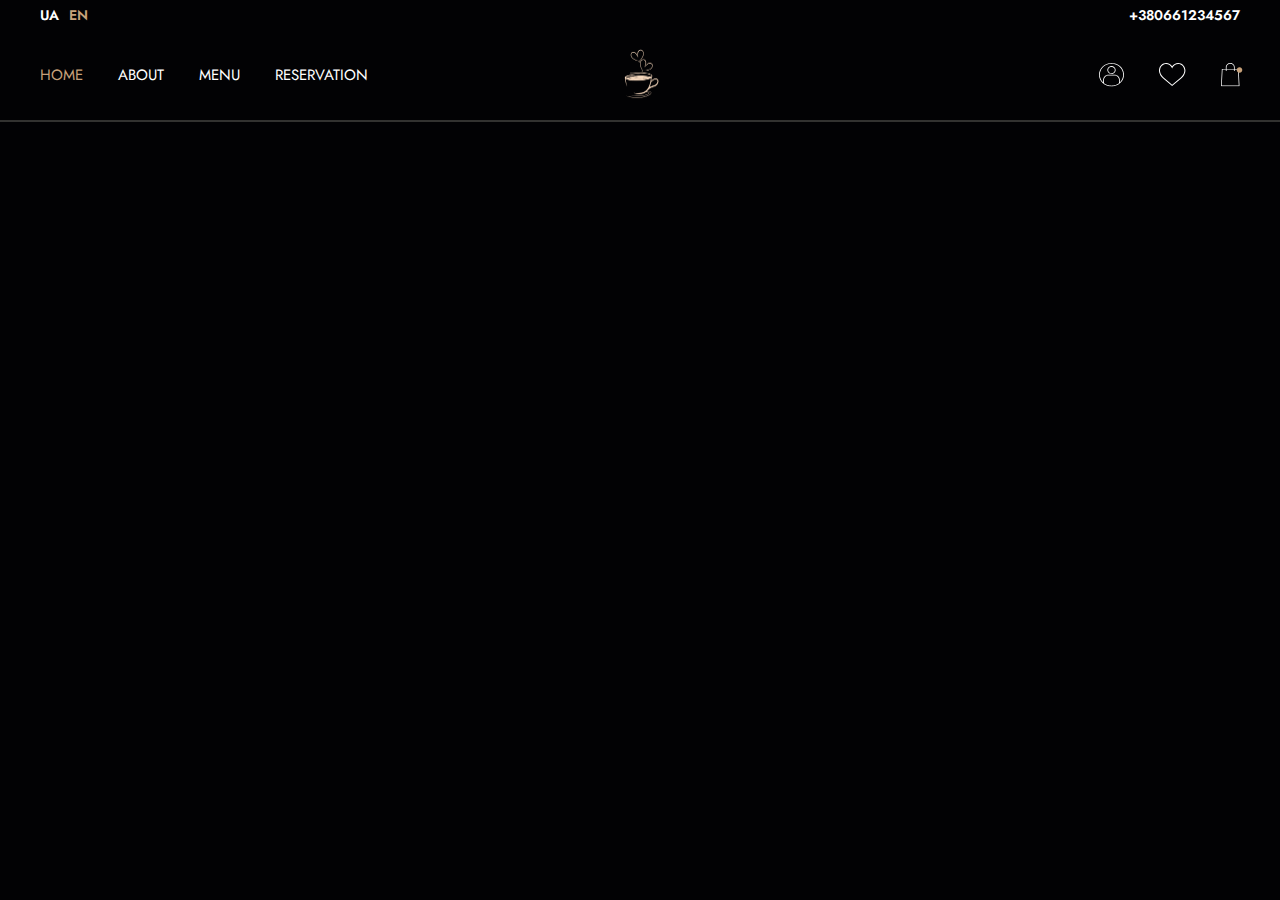
==== productPage.html @ de45e36c "add header" ====
<!DOCTYPE html>
<html lang="en">
<head>
   <meta charset="UTF-8">
   <meta name="viewport" content="width=device-width, initial-scale=1.0">
   <title>LAVAZZA CREMA E GUSTO</title>
   <link rel="stylesheet" href="/css/style.css">
</head>
<body>
   <header class="header">
      <div class="header_line">
         <div class="container">
            <div class="header_line-wrapper">
               <div class="header_language">
                  <a href="#">UA</a>
                  <a href="#" class="active">EN</a>
               </div>
                  <a class="header__phone" href="#">+380661234567</a>
            </div>
         </div>
      <div class="container">
         <div class="header__wrapper">
            <div class="header_block">
               <nav class="nav">
                  <a class="nav_link active" href="#">Home</a>
                  <a class="nav_link" href="#">About</a>
                  <a class="nav_link" href="#">Menu</a>
                  <a class="nav_link" href="#">Reservation</a>
               </nav>
            </div>
            <a href="#" class="logo">
               <img src="/img/logo.png" alt="logo">
            </a>

            <div class="header_block right">
                  <div class="header__actions">
                     <a href="#" class="header__link">
                        <img src="/img/user 1.svg" alt="user">
                      </a>
                     <a href="#" class="header__link">
                       <img src="/img/favorite 1.svg" alt="favorite">
                      </a>
                     <a href="#" class="header__link">
                        <img src="/img/cart 1.svg" alt="cart">
                        <span class="header__link-event">.</span>
                     </a>
                  </div>
            </div>
         </div>
      </div><!-- /.container -->
   </header> <!-- /.Header -->
   
</body>
</html>
---- css/style.css ----
@import url('https://fonts.googleapis.com/css2?family=Jost:wght@400;500;600;700;900&display=swap');


*, *::before, *::after{
   box-sizing: border-box;
}

body {
   background-color: #020204;
   margin: 0;
   font-family: Jost, sans-serif;
   color: white;
}

img {
   display: block;
}

a {
   text-decoration: none;
   color: white;
}

.container {
   width: 1200px;
   margin: 0 auto;
}

.btn {
   min-width: 200px;
   height: 50px;
   display: inline-flex;
   justify-content: center;
   align-items: center;
   font-size: 15px;
   letter-spacing: 0.1em;
   text-transform: uppercase;
   border-radius: 10px;
   transition: 0.2s ease-in-out;
}

/* HEADER */

.header {
   border-bottom: 1px solid #323230;
}

.header_line {
   border-bottom: 1px solid #323230;
}

.header_line-wrapper {
   height: 30px;
   align-items: center;
   display: flex;
   justify-content: space-between;
}

.header_language {
   display: flex;
}

.header_language a:hover {
   color: #C7A17A;
}


.header_language a {
   font-weight: 600;
   text-transform: uppercase;
   font-size: 14px;
   margin-right: 10px;
   transition: color 0.2s ease-in-out;
}

.header_language a.active {
   color: #C7A17A;
}

.header__phone {
   font-weight: 600;
   font-size: 14px;

}

.header__wrapper {
   height: 90px;
   display: flex;
   justify-content: space-between;
   align-items: center;
}

.header_block {
   width: 40%;
}

.header_block.right {
   display: flex;
   justify-content: flex-end;
}

.header__actions{
   display: flex;
}

.header__link{
   padding-right: 35px;
   align-items: center;
   position: relative;
}

.header__link:last-child {
   padding-right: 0;
}

.header__link-event {
   font-size: 50px;
   color: #C7A17A;
   display: block;
   position: absolute;
   top: -45px;
   right: -7px;
}

.nav {
   display: flex;

}

.nav-footer {
   flex-direction: column;
   align-items: flex-start;
}

.nav_link {
   font-size: 15px;
   font-weight: 500px;
   text-transform: uppercase;
   padding-right: 35px;
   transform: color 0.2s ease-in-out;
}

.nav_link:hover {
   color: #C7A17A;
}

.nav_link.active{
   color: #C7A17A;
}

.logo img{
   height: 54px;
   display: block;
}

/* INTRO */

.intro {
   margin-bottom: 100px;
   background-repeat: no-repeat;
   background-size: cover;
   position: relative;
}

.intro:after {
   content: '';
   position: absolute;
   top: 0;
   left: 0;
   width: 100%;
   height: 100%;
   background-color: rgba(2, 2, 4, 0.55);
}

.intro__wrapper {
   min-height: 720px;
   display: flex;
   align-items: center;
   padding: 20px  0;
   position: relative;
   z-index: 2;
}

.intro__block {
   max-width: 565px;
}

.intro__title {
   margin: 0 0 35px;
   font-size: 60px;
   font-weight: 900;
   line-height: 1.4;
   text-transform: uppercase;
}

.intro__text {
   margin: 0 0 35px;
   font-size: 18px;
   color: #DFDFDF ;
}

.intro__actions {
   display: flex;
}

.intro__actions .btn-main {
   margin-right: 20px;
}

.btn-main {
   background-color: #C7A17A;
}

.btn-main:hover {
   background-color: #ad7e50;
}

.btn-secondary {
   border: 1px solid #666681;
}

.btn-secondary:hover {
   background-color: #666681;
}

/* INFO__BLOCK */

.info__block {
   display: flex;
}

.info__img {
   width: 600px;
   height: 330px;
   object-fit: cover;
   background-repeat: no-repeat;
   border-radius: 10px 0 0 10px;
}

.info__img-wrapper {
   position: relative;
}

.info__img-wrapper::after {
   content: '';
   position: absolute;
   top: 0;
   left: 0;
   width: 100%;
   height: 100%;
   background-color: rgba(2, 2, 4, 0.55);
}

.info__item {
   padding: 30px 75px 15px 30px;
   background-color: #14141D;
   border-radius: 0 10px 10px 0;
   
}



.info__title {
   font-size: 24px;
   font-weight: 900;
   padding-bottom: 15px;
   text-transform: uppercase;
}

.info__text {
   font-size: 18px;
   line-height: 1.45;
   color: #DFDFDF;
}

/* Catalog */

/*.catalog__wrapper {
   display: flex;
   align-items: center;
   justify-content: space-between;
}*/
h2 {
   margin: 0;
}
.catalog__title {
   padding: 80px 0 40px 0;
   display: flex;
   align-self: start;
   font-weight: 900;
   text-transform: uppercase;
   font-size: 26.666666px;
   line-height: 1;
}

.info__title {
   font-size: 24px;
   font-weight: 900;
   padding-bottom: 15px;
   text-transform: uppercase;
}

.info__text {
   font-size: 18px;
   line-height: 1.45;
   color: #DFDFDF;
}

.catalog__wrapper{
   display: flex;
   flex-wrap: wrap;
   align-content: space-between;
   margin: 0 -10px;
}

.catalog__products {
   width: 33.33%;
   padding: 10px;
}

.catalog__items {
   background-color: #14141D;
   border-radius: 10px;
   padding: 20px;
   width: 380px;
   height: 380px;
   height: 100%;
   width: 100%;
   transition: 0.2s ease;
   display: block;
}

.catalog__items:hover {
   background-color: #22222F;
}

.catalog__items-img {
   display: flex;
   align-items: center;
   justify-content: center;
   max-height: 200px;
   margin: 0 auto;
   padding: 0;
}


.catalog__items-title {
   font-size: 24px;
   text-transform: uppercase; 
   font-weight: 800;
   margin: 0;
   padding: 30px 0 15px 0;
   line-height: 1;
}

.catalog__items-price {
   display: flex;
   align-items: center;
   justify-content: space-between;
   font-size: 18px;
}

.catalog__items-price del {
   margin-left: 30px;
   color: #818181;
}



.catalog__favorite {
   background: none;
   padding: 0;
   cursor: pointer;
   border: 0;
}

/* NEWS */
.news__title {
   padding: 80px 0 40px 0;
   display: flex;
   align-self: start;
   font-weight: 900;
   text-transform: uppercase;
   font-size: 26.666666px;
   line-height: 1;
   
}

.news__wrapper{
   display: flex;
   flex-wrap: wrap;
   align-content: space-between;
   margin: 0 -10px 80px 0;
}

.news__cart {
   width: 33.33%;
   
   margin-bottom: 20px;
}

.news__items {
   background-color: #14141D;
   border-radius: 10px;
   width: 380px;
   height: 465px;
   min-height: 100%;
   transition: 0.2s ease;
   display: block;                           
}

.news__items:hover {
   background-color: #22222F;
}

.news__items-img {
   width: 100%;
   height: 240px;
  object-fit: cover;
  position: relative;
  
}

.news__items-img::after{
   content: '';
   position: absolute;
   top: 0;
   left: 0;
   background-color: rgba(2, 2, 4, 0.1);
   z-index: 1;
}


.news__items-title {
   font-size: 24px;
   text-transform: uppercase; 
   font-weight: 800;
   margin: 0;
   padding: 30px 20px 15px 20px;
   line-height: 1;
}

.news__items-subtitle {
   font-size: 16px;
   margin: 0;
   padding: 0 20px 20px 20px;
   line-height: 1.4;
   color: #DFDFDF;
}





/*footer */

.footer {
   border-top: 2px solid #14141D;
   padding: 80px;
}

.footer__wrapper {
   display: flex;
   margin: 0 -10px;
   align-items: center;
}

.footer__block {
   width: 33%;
   padding: 0 10px;
   

}

.footer__logo img{
   display: block;
   max-height: 80px;
}

.nav-footer .nav_link {
   margin-right: 0;
   margin-bottom: 20px;
}
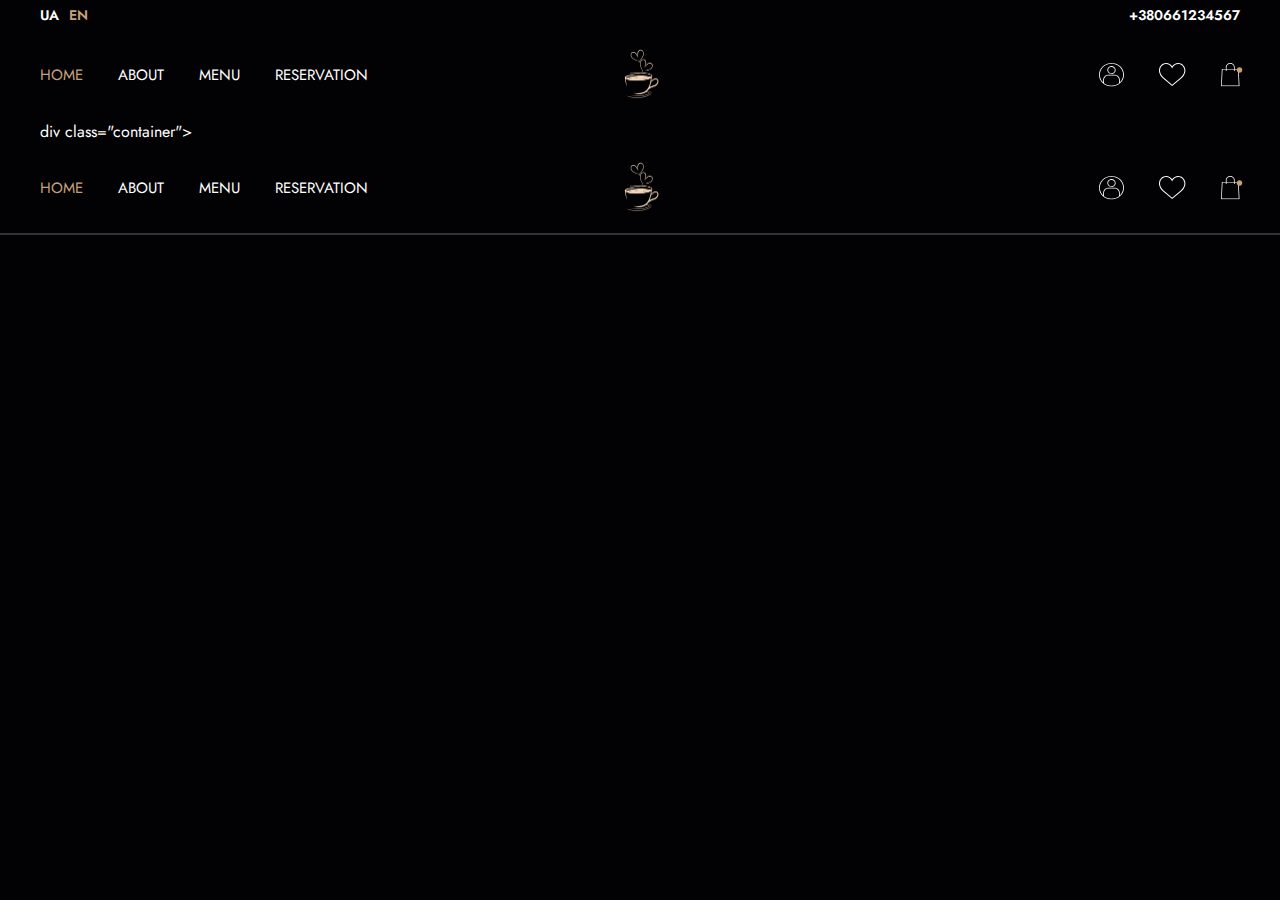
==== commit 2623a29c: "test pull" ====
--- a/productPage.html
+++ b/productPage.html
@@ -47,6 +47,35 @@
                   </div>
             </div>
          </div>
+         div class="container">
+         <div class="header__wrapper">
+            <div class="header_block">
+               <nav class="nav">
+                  <a class="nav_link active" href="#">Home</a>
+                  <a class="nav_link" href="#">About</a>
+                  <a class="nav_link" href="#">Menu</a>
+                  <a class="nav_link" href="#">Reservation</a>
+               </nav>
+            </div>
+            <a href="#" class="logo">
+               <img src="/img/logo.png" alt="logo">
+            </a>
+
+            <div class="header_block right">
+                  <div class="header__actions">
+                     <a href="#" class="header__link">
+                        <img src="/img/user 1.svg" alt="user">
+                      </a>
+                     <a href="#" class="header__link">
+                       <img src="/img/favorite 1.svg" alt="favorite">
+                      </a>
+                     <a href="#" class="header__link">
+                        <img src="/img/cart 1.svg" alt="cart">
+                        <span class="header__link-event">.</span>
+                     </a>
+                  </div>
+            </div>
+         </div>
       </div><!-- /.container -->
    </header> <!-- /.Header -->
    
--- a/css/style.css
+++ b/css/style.css
@@ -1,483 +1,460 @@
-@import url('https://fonts.googleapis.com/css2?family=Jost:wght@400;500;600;700;900&display=swap');
-
-
-*, *::before, *::after{
-   box-sizing: border-box;
-}
-
-body {
-   background-color: #020204;
-   margin: 0;
-   font-family: Jost, sans-serif;
-   color: white;
-}
-
-img {
-   display: block;
-}
-
-a {
-   text-decoration: none;
-   color: white;
-}
-
-.container {
-   width: 1200px;
-   margin: 0 auto;
-}
-
-.btn {
-   min-width: 200px;
-   height: 50px;
-   display: inline-flex;
-   justify-content: center;
-   align-items: center;
-   font-size: 15px;
-   letter-spacing: 0.1em;
-   text-transform: uppercase;
-   border-radius: 10px;
-   transition: 0.2s ease-in-out;
-}
-
+@import url("https://fonts.googleapis.com/css2?family=Jost:wght@400;500;600;700;900&display=swap"); 
 /* HEADER */
-
 .header {
-   border-bottom: 1px solid #323230;
+  border-bottom: 1px solid #323230;
 }
 
 .header_line {
-   border-bottom: 1px solid #323230;
+  border-bottom: 1px solid #323230;
 }
 
 .header_line-wrapper {
-   height: 30px;
-   align-items: center;
-   display: flex;
-   justify-content: space-between;
+  height: 30px;
+  align-items: center;
+  display: flex;
+  justify-content: space-between;
 }
 
 .header_language {
-   display: flex;
+  display: flex;
 }
 
 .header_language a:hover {
-   color: #C7A17A;
-}
-
+  color: #C7A17A;
+}
 
 .header_language a {
-   font-weight: 600;
-   text-transform: uppercase;
-   font-size: 14px;
-   margin-right: 10px;
-   transition: color 0.2s ease-in-out;
+  font-weight: 600;
+  text-transform: uppercase;
+  font-size: 14px;
+  margin-right: 10px;
+  transition: color 0.2s ease-in-out;
 }
 
 .header_language a.active {
-   color: #C7A17A;
+  color: #C7A17A;
 }
 
 .header__phone {
-   font-weight: 600;
-   font-size: 14px;
-
+  font-weight: 600;
+  font-size: 14px;
 }
 
 .header__wrapper {
-   height: 90px;
-   display: flex;
-   justify-content: space-between;
-   align-items: center;
+  height: 90px;
+  display: flex;
+  justify-content: space-between;
+  align-items: center;
 }
 
 .header_block {
-   width: 40%;
+  width: 40%;
 }
 
 .header_block.right {
-   display: flex;
-   justify-content: flex-end;
-}
-
-.header__actions{
-   display: flex;
-}
-
-.header__link{
-   padding-right: 35px;
-   align-items: center;
-   position: relative;
+  display: flex;
+  justify-content: flex-end;
+}
+
+.header__actions {
+  display: flex;
+}
+
+.header__link {
+  padding-right: 35px;
+  align-items: center;
+  position: relative;
 }
 
 .header__link:last-child {
-   padding-right: 0;
+  padding-right: 0;
 }
 
 .header__link-event {
-   font-size: 50px;
-   color: #C7A17A;
-   display: block;
-   position: absolute;
-   top: -45px;
-   right: -7px;
+  font-size: 50px;
+  color: #C7A17A;
+  display: block;
+  position: absolute;
+  top: -45px;
+  right: -7px;
 }
 
 .nav {
-   display: flex;
-
+  display: flex;
 }
 
 .nav-footer {
-   flex-direction: column;
-   align-items: flex-start;
+  flex-direction: column;
+  align-items: flex-start;
 }
 
 .nav_link {
-   font-size: 15px;
-   font-weight: 500px;
-   text-transform: uppercase;
-   padding-right: 35px;
-   transform: color 0.2s ease-in-out;
+  font-size: 15px;
+  font-weight: 500px;
+  text-transform: uppercase;
+  padding-right: 35px;
+  transform: color 0.2s ease-in-out;
 }
 
 .nav_link:hover {
-   color: #C7A17A;
-}
-
-.nav_link.active{
-   color: #C7A17A;
-}
-
-.logo img{
-   height: 54px;
-   display: block;
+  color: #C7A17A;
+}
+
+.nav_link.active {
+  color: #C7A17A;
+}
+
+.logo img {
+  height: 54px;
+  display: block;
 }
 
 /* INTRO */
-
 .intro {
-   margin-bottom: 100px;
-   background-repeat: no-repeat;
-   background-size: cover;
-   position: relative;
+  margin-bottom: 100px;
+  background-repeat: no-repeat;
+  background-size: cover;
+  position: relative;
 }
 
 .intro:after {
-   content: '';
-   position: absolute;
-   top: 0;
-   left: 0;
-   width: 100%;
-   height: 100%;
-   background-color: rgba(2, 2, 4, 0.55);
+  content: "";
+  position: absolute;
+  top: 0;
+  left: 0;
+  width: 100%;
+  height: 100%;
+  background-color: rgba(2, 2, 4, 0.55);
 }
 
 .intro__wrapper {
-   min-height: 720px;
-   display: flex;
-   align-items: center;
-   padding: 20px  0;
-   position: relative;
-   z-index: 2;
+  min-height: 720px;
+  display: flex;
+  align-items: center;
+  padding: 20px 0;
+  position: relative;
+  z-index: 2;
 }
 
 .intro__block {
-   max-width: 565px;
+  max-width: 565px;
 }
 
 .intro__title {
-   margin: 0 0 35px;
-   font-size: 60px;
-   font-weight: 900;
-   line-height: 1.4;
-   text-transform: uppercase;
+  margin: 0 0 35px;
+  font-size: 60px;
+  font-weight: 900;
+  line-height: 1.4;
+  text-transform: uppercase;
 }
 
 .intro__text {
-   margin: 0 0 35px;
-   font-size: 18px;
-   color: #DFDFDF ;
+  margin: 0 0 35px;
+  font-size: 18px;
+  color: #DFDFDF;
 }
 
 .intro__actions {
-   display: flex;
+  display: flex;
 }
 
 .intro__actions .btn-main {
-   margin-right: 20px;
+  margin-right: 20px;
 }
 
 .btn-main {
-   background-color: #C7A17A;
+  background-color: #C7A17A;
 }
 
 .btn-main:hover {
-   background-color: #ad7e50;
+  background-color: #ad7e50;
 }
 
 .btn-secondary {
-   border: 1px solid #666681;
+  border: 1px solid #666681;
 }
 
 .btn-secondary:hover {
-   background-color: #666681;
+  background-color: #666681;
 }
 
 /* INFO__BLOCK */
-
 .info__block {
-   display: flex;
+  display: flex;
 }
 
 .info__img {
-   width: 600px;
-   height: 330px;
-   object-fit: cover;
-   background-repeat: no-repeat;
-   border-radius: 10px 0 0 10px;
+  width: 600px;
+  height: 330px;
+  -o-object-fit: cover;
+     object-fit: cover;
+  background-repeat: no-repeat;
+  border-radius: 10px 0 0 10px;
 }
 
 .info__img-wrapper {
-   position: relative;
+  position: relative;
 }
 
 .info__img-wrapper::after {
-   content: '';
-   position: absolute;
-   top: 0;
-   left: 0;
-   width: 100%;
-   height: 100%;
-   background-color: rgba(2, 2, 4, 0.55);
+  content: "";
+  position: absolute;
+  top: 0;
+  left: 0;
+  width: 100%;
+  height: 100%;
+  background-color: rgba(2, 2, 4, 0.55);
 }
 
 .info__item {
-   padding: 30px 75px 15px 30px;
-   background-color: #14141D;
-   border-radius: 0 10px 10px 0;
-   
-}
-
-
+  padding: 30px 75px 15px 30px;
+  background-color: #14141D;
+  border-radius: 0 10px 10px 0;
+}
 
 .info__title {
-   font-size: 24px;
-   font-weight: 900;
-   padding-bottom: 15px;
-   text-transform: uppercase;
+  font-size: 24px;
+  font-weight: 900;
+  padding-bottom: 15px;
+  text-transform: uppercase;
 }
 
 .info__text {
-   font-size: 18px;
-   line-height: 1.45;
-   color: #DFDFDF;
+  font-size: 18px;
+  line-height: 1.45;
+  color: #DFDFDF;
 }
 
 /* Catalog */
-
 /*.catalog__wrapper {
    display: flex;
    align-items: center;
    justify-content: space-between;
 }*/
 h2 {
-   margin: 0;
-}
+  margin: 0;
+}
+
 .catalog__title {
-   padding: 80px 0 40px 0;
-   display: flex;
-   align-self: start;
-   font-weight: 900;
-   text-transform: uppercase;
-   font-size: 26.666666px;
-   line-height: 1;
+  padding: 80px 0 40px 0;
+  display: flex;
+  align-self: start;
+  font-weight: 900;
+  text-transform: uppercase;
+  font-size: 26.666666px;
+  line-height: 1;
 }
 
 .info__title {
-   font-size: 24px;
-   font-weight: 900;
-   padding-bottom: 15px;
-   text-transform: uppercase;
+  font-size: 24px;
+  font-weight: 900;
+  padding-bottom: 15px;
+  text-transform: uppercase;
 }
 
 .info__text {
-   font-size: 18px;
-   line-height: 1.45;
-   color: #DFDFDF;
-}
-
-.catalog__wrapper{
-   display: flex;
-   flex-wrap: wrap;
-   align-content: space-between;
-   margin: 0 -10px;
+  font-size: 18px;
+  line-height: 1.45;
+  color: #DFDFDF;
+}
+
+.catalog__wrapper {
+  display: flex;
+  flex-wrap: wrap;
+  align-content: space-between;
+  margin: 0 -10px;
 }
 
 .catalog__products {
-   width: 33.33%;
-   padding: 10px;
+  width: 33.33%;
+  padding: 10px;
 }
 
 .catalog__items {
-   background-color: #14141D;
-   border-radius: 10px;
-   padding: 20px;
-   width: 380px;
-   height: 380px;
-   height: 100%;
-   width: 100%;
-   transition: 0.2s ease;
-   display: block;
+  background-color: #14141D;
+  border-radius: 10px;
+  padding: 20px;
+  width: 380px;
+  height: 380px;
+  height: 100%;
+  width: 100%;
+  transition: 0.2s ease;
+  display: block;
 }
 
 .catalog__items:hover {
-   background-color: #22222F;
+  background-color: #22222F;
 }
 
 .catalog__items-img {
-   display: flex;
-   align-items: center;
-   justify-content: center;
-   max-height: 200px;
-   margin: 0 auto;
-   padding: 0;
-}
-
+  display: flex;
+  align-items: center;
+  justify-content: center;
+  max-height: 200px;
+  margin: 0 auto;
+  padding: 0;
+}
 
 .catalog__items-title {
-   font-size: 24px;
-   text-transform: uppercase; 
-   font-weight: 800;
-   margin: 0;
-   padding: 30px 0 15px 0;
-   line-height: 1;
+  font-size: 24px;
+  text-transform: uppercase;
+  font-weight: 800;
+  margin: 0;
+  padding: 30px 0 15px 0;
+  line-height: 1;
 }
 
 .catalog__items-price {
-   display: flex;
-   align-items: center;
-   justify-content: space-between;
-   font-size: 18px;
+  display: flex;
+  align-items: center;
+  justify-content: space-between;
+  font-size: 18px;
 }
 
 .catalog__items-price del {
-   margin-left: 30px;
-   color: #818181;
-}
-
-
+  margin-left: 30px;
+  color: #818181;
+}
 
 .catalog__favorite {
-   background: none;
-   padding: 0;
-   cursor: pointer;
-   border: 0;
+  background: none;
+  padding: 0;
+  cursor: pointer;
+  border: 0;
 }
 
 /* NEWS */
 .news__title {
-   padding: 80px 0 40px 0;
-   display: flex;
-   align-self: start;
-   font-weight: 900;
-   text-transform: uppercase;
-   font-size: 26.666666px;
-   line-height: 1;
-   
-}
-
-.news__wrapper{
-   display: flex;
-   flex-wrap: wrap;
-   align-content: space-between;
-   margin: 0 -10px 80px 0;
+  padding: 80px 0 40px 0;
+  display: flex;
+  align-self: start;
+  font-weight: 900;
+  text-transform: uppercase;
+  font-size: 26.666666px;
+  line-height: 1;
+}
+
+.news__wrapper {
+  display: flex;
+  flex-wrap: wrap;
+  align-content: space-between;
+  margin: 0 -10px 80px 0;
 }
 
 .news__cart {
-   width: 33.33%;
-   
-   margin-bottom: 20px;
+  width: 33.33%;
+  margin-bottom: 20px;
 }
 
 .news__items {
-   background-color: #14141D;
-   border-radius: 10px;
-   width: 380px;
-   height: 465px;
-   min-height: 100%;
-   transition: 0.2s ease;
-   display: block;                           
+  background-color: #14141D;
+  border-radius: 10px;
+  width: 380px;
+  height: 465px;
+  min-height: 100%;
+  transition: 0.2s ease;
+  display: block;
 }
 
 .news__items:hover {
-   background-color: #22222F;
+  background-color: #22222F;
 }
 
 .news__items-img {
-   width: 100%;
-   height: 240px;
-  object-fit: cover;
+  width: 100%;
+  height: 240px;
+  -o-object-fit: cover;
+     object-fit: cover;
   position: relative;
-  
-}
-
-.news__items-img::after{
-   content: '';
-   position: absolute;
-   top: 0;
-   left: 0;
-   background-color: rgba(2, 2, 4, 0.1);
-   z-index: 1;
-}
-
+}
+
+.news__items-img::after {
+  content: "";
+  position: absolute;
+  top: 0;
+  left: 0;
+  background-color: rgba(2, 2, 4, 0.1);
+  z-index: 1;
+}
 
 .news__items-title {
-   font-size: 24px;
-   text-transform: uppercase; 
-   font-weight: 800;
-   margin: 0;
-   padding: 30px 20px 15px 20px;
-   line-height: 1;
+  font-size: 24px;
+  text-transform: uppercase;
+  font-weight: 800;
+  margin: 0;
+  padding: 30px 20px 15px 20px;
+  line-height: 1;
 }
 
 .news__items-subtitle {
-   font-size: 16px;
-   margin: 0;
-   padding: 0 20px 20px 20px;
-   line-height: 1.4;
-   color: #DFDFDF;
-}
-
-
-
-
+  font-size: 16px;
+  margin: 0;
+  padding: 0 20px 20px 20px;
+  line-height: 1.4;
+  color: #DFDFDF;
+}
 
 /*footer */
-
 .footer {
-   border-top: 2px solid #14141D;
-   padding: 80px;
+  border-top: 2px solid #14141D;
+  padding: 80px;
 }
 
 .footer__wrapper {
-   display: flex;
-   margin: 0 -10px;
-   align-items: center;
+  display: flex;
+  margin: 0 -10px;
+  align-items: center;
 }
 
 .footer__block {
-   width: 33%;
-   padding: 0 10px;
-   
-
-}
-
-.footer__logo img{
-   display: block;
-   max-height: 80px;
+  width: 33%;
+  padding: 0 10px;
+}
+
+.footer__logo img {
+  display: block;
+  max-height: 80px;
 }
 
 .nav-footer .nav_link {
-   margin-right: 0;
-   margin-bottom: 20px;
+  margin-right: 0;
+  margin-bottom: 20px;
+}
+
+*, *::before, *::after {
+  box-sizing: border-box;
+}
+
+body {
+  background-color: #020204;
+  margin: 0;
+  font-family: Jost, sans-serif;
+  color: white;
+}
+
+img {
+  display: block;
+}
+
+a {
+  text-decoration: none;
+  color: white;
+}
+
+.container {
+  width: 1200px;
+  margin: 0 auto;
+}
+
+.btn {
+  min-width: 200px;
+  height: 50px;
+  display: inline-flex;
+  justify-content: center;
+  align-items: center;
+  font-size: 15px;
+  letter-spacing: 0.1em;
+  text-transform: uppercase;
+  border-radius: 10px;
+  transition: 0.2s ease-in-out;
 }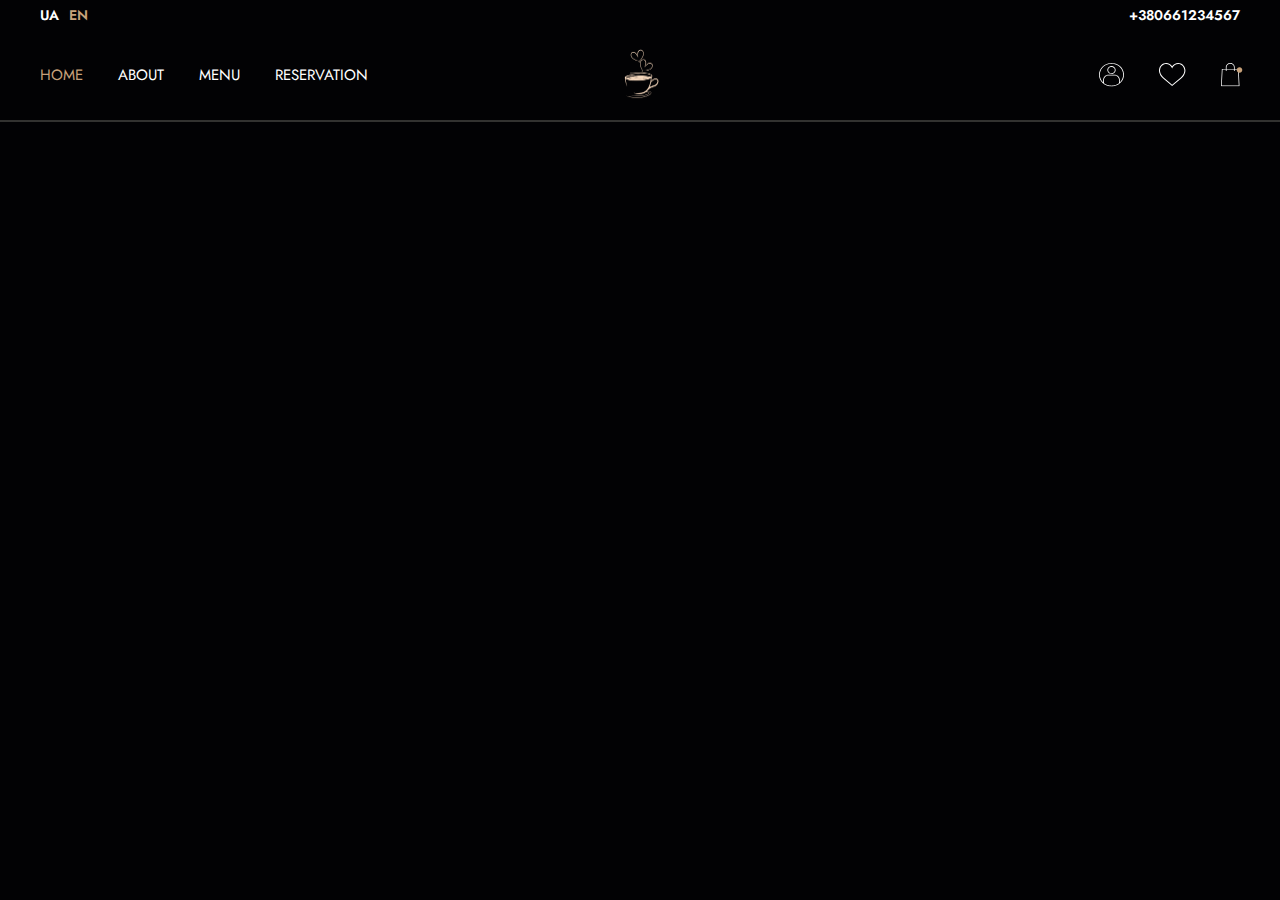
==== commit c82db7c9: "remove" ====
--- a/productPage.html
+++ b/productPage.html
@@ -47,35 +47,7 @@
                   </div>
             </div>
          </div>
-         div class="container">
-         <div class="header__wrapper">
-            <div class="header_block">
-               <nav class="nav">
-                  <a class="nav_link active" href="#">Home</a>
-                  <a class="nav_link" href="#">About</a>
-                  <a class="nav_link" href="#">Menu</a>
-                  <a class="nav_link" href="#">Reservation</a>
-               </nav>
-            </div>
-            <a href="#" class="logo">
-               <img src="/img/logo.png" alt="logo">
-            </a>
-
-            <div class="header_block right">
-                  <div class="header__actions">
-                     <a href="#" class="header__link">
-                        <img src="/img/user 1.svg" alt="user">
-                      </a>
-                     <a href="#" class="header__link">
-                       <img src="/img/favorite 1.svg" alt="favorite">
-                      </a>
-                     <a href="#" class="header__link">
-                        <img src="/img/cart 1.svg" alt="cart">
-                        <span class="header__link-event">.</span>
-                     </a>
-                  </div>
-            </div>
-         </div>
+         
       </div><!-- /.container -->
    </header> <!-- /.Header -->
    
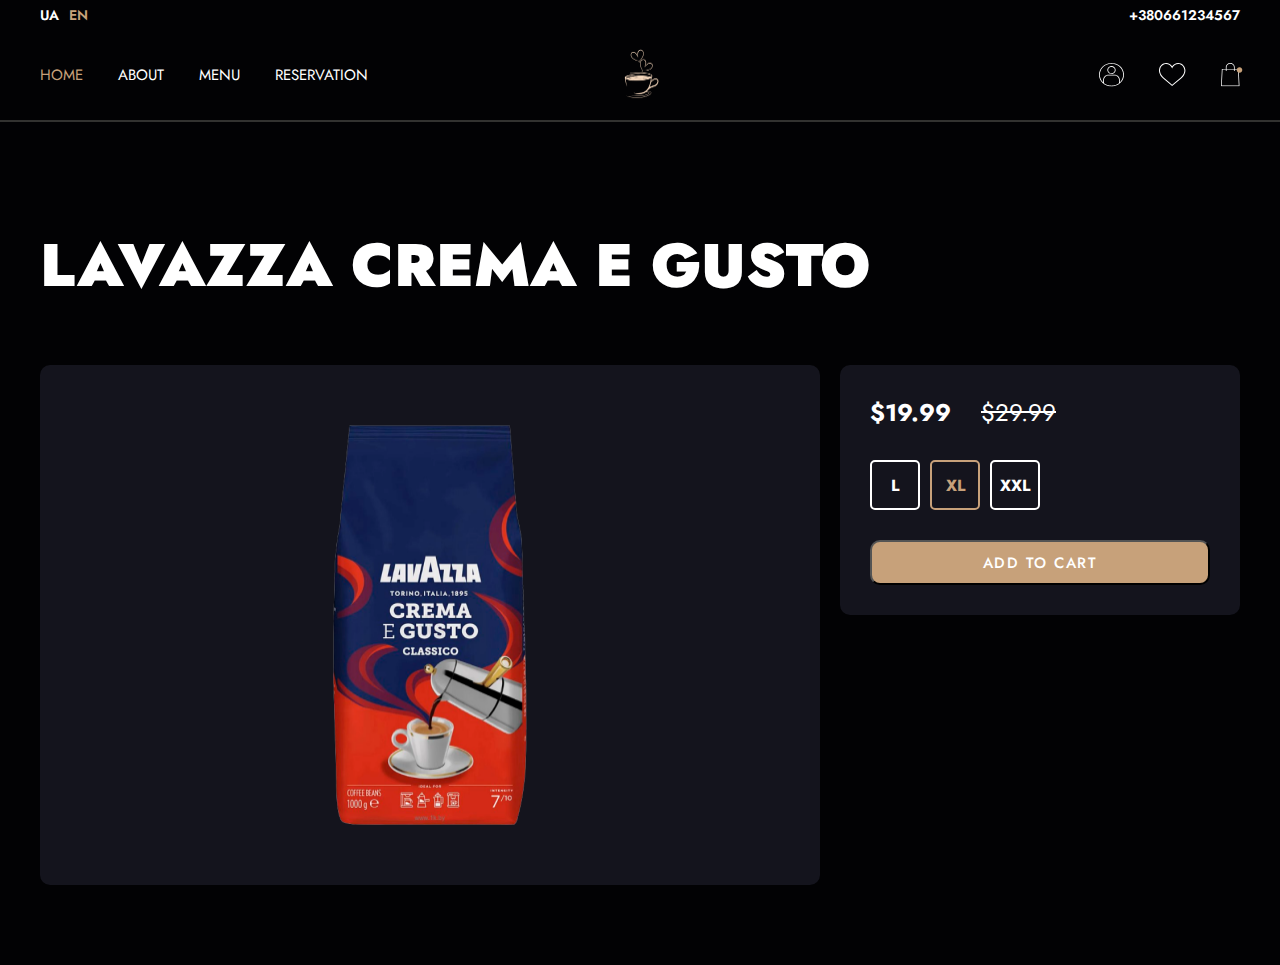
==== commit b9dee611: "add content" ====
--- a/productPage.html
+++ b/productPage.html
@@ -36,10 +36,10 @@
                   <div class="header__actions">
                      <a href="#" class="header__link">
                         <img src="/img/user 1.svg" alt="user">
-                      </a>
+                     </a>
                      <a href="#" class="header__link">
-                       <img src="/img/favorite 1.svg" alt="favorite">
-                      </a>
+                     <img src="/img/favorite 1.svg" alt="favorite">
+                     </a>
                      <a href="#" class="header__link">
                         <img src="/img/cart 1.svg" alt="cart">
                         <span class="header__link-event">.</span>
@@ -51,5 +51,29 @@
       </div><!-- /.container -->
    </header> <!-- /.Header -->
    
+
+   <div class="mainProduct">
+      <div class="container">
+         <h2 class="mainProduct__title">Lavazza Crema E Gusto</h2>
+         <div class="mainProduct__wrapper">
+            <div class="mainProduct__photo">
+               <img src="/img/product1.png" alt="">
+            </div>
+            <div class="mainProduct__characteristics">
+               <div class="mainProduct__price">
+                  <p>$19.99</p>
+                  <del>$29.99</del>
+               </div>
+               <div class="mainProduct__size">
+                  <div class="mainProduct__sizeSelector">L</div>
+                  <div class="mainProduct__sizeSelector mainProduct__sizeSelector_active">XL</div>
+                  <div class="mainProduct__sizeSelector">XXL</div>
+               </div>
+               <button class="mainProduct_addToCart">ADd to cart</button>
+            </div>
+         </div>
+      </div>
+   </div>
+
 </body>
 </html>--- a/css/style.css
+++ b/css/style.css
@@ -1,5 +1,4 @@
-@import url("https://fonts.googleapis.com/css2?family=Jost:wght@400;500;600;700;900&display=swap"); 
-/* HEADER */
+@import url("https://fonts.googleapis.com/css2?family=Jost:wght@400;500;600;700;900&display=swap"); /* HEADER */
 .header {
   border-bottom: 1px solid #323230;
 }
@@ -421,6 +420,95 @@
   margin-bottom: 20px;
 }
 
+.mainProduct__wrapper {
+  display: flex;
+  padding-bottom: 80px;
+}
+.mainProduct__title {
+  text-transform: uppercase;
+  font-size: 60px;
+  font-weight: 900;
+  padding: 100px 0 56px 0;
+}
+.mainProduct__photo {
+  display: flex;
+  justify-content: center;
+  align-items: center;
+  background-color: #14141D;
+  height: 520px;
+  min-width: 780px;
+  border-radius: 10px;
+  margin-right: 20px;
+}
+.mainProduct__photo img {
+  height: 400px;
+}
+.mainProduct__characteristics {
+  display: flex;
+  flex-direction: column;
+  justify-content: space-between;
+  padding: 30px;
+  background-color: #14141D;
+  height: 250px;
+  width: 100%;
+  border-radius: 10px;
+}
+.mainProduct__price {
+  display: flex;
+  align-items: center;
+  font-size: 24px;
+  padding-bottom: 30px;
+}
+.mainProduct__price p {
+  margin: 0;
+  font-weight: 700;
+  padding-right: 30px;
+}
+.mainProduct__size {
+  display: flex;
+  align-items: center;
+  padding-bottom: 30px;
+}
+.mainProduct__sizeSelector {
+  display: flex;
+  align-items: center;
+  justify-content: center;
+  margin-right: 10px;
+  border: white solid 2px;
+  height: 50px;
+  width: 50px;
+  border-radius: 5px;
+  font-weight: 700;
+  transition: all 0.2s ease;
+}
+.mainProduct__sizeSelector.mainProduct__sizeSelector_active {
+  border: #C7A17A solid 2px;
+  color: #C7A17A;
+}
+.mainProduct__sizeSelector:hover {
+  border: #C7A17A solid 2px;
+  color: #C7A17A;
+}
+.mainProduct_addToCart {
+  height: 50px;
+  width: 340px;
+  color: white;
+  background-color: #C7A17A;
+  border-radius: 10px;
+  text-transform: uppercase;
+  font-size: 15px;
+  letter-spacing: 0.1em;
+  font-weight: 500;
+  transition: all 0.2s ease;
+}
+.mainProduct_addToCart:hover {
+  background-color: #a98a6c;
+}
+
+* {
+  font-family: Jost, sans-serif;
+}
+
 *, *::before, *::after {
   box-sizing: border-box;
 }
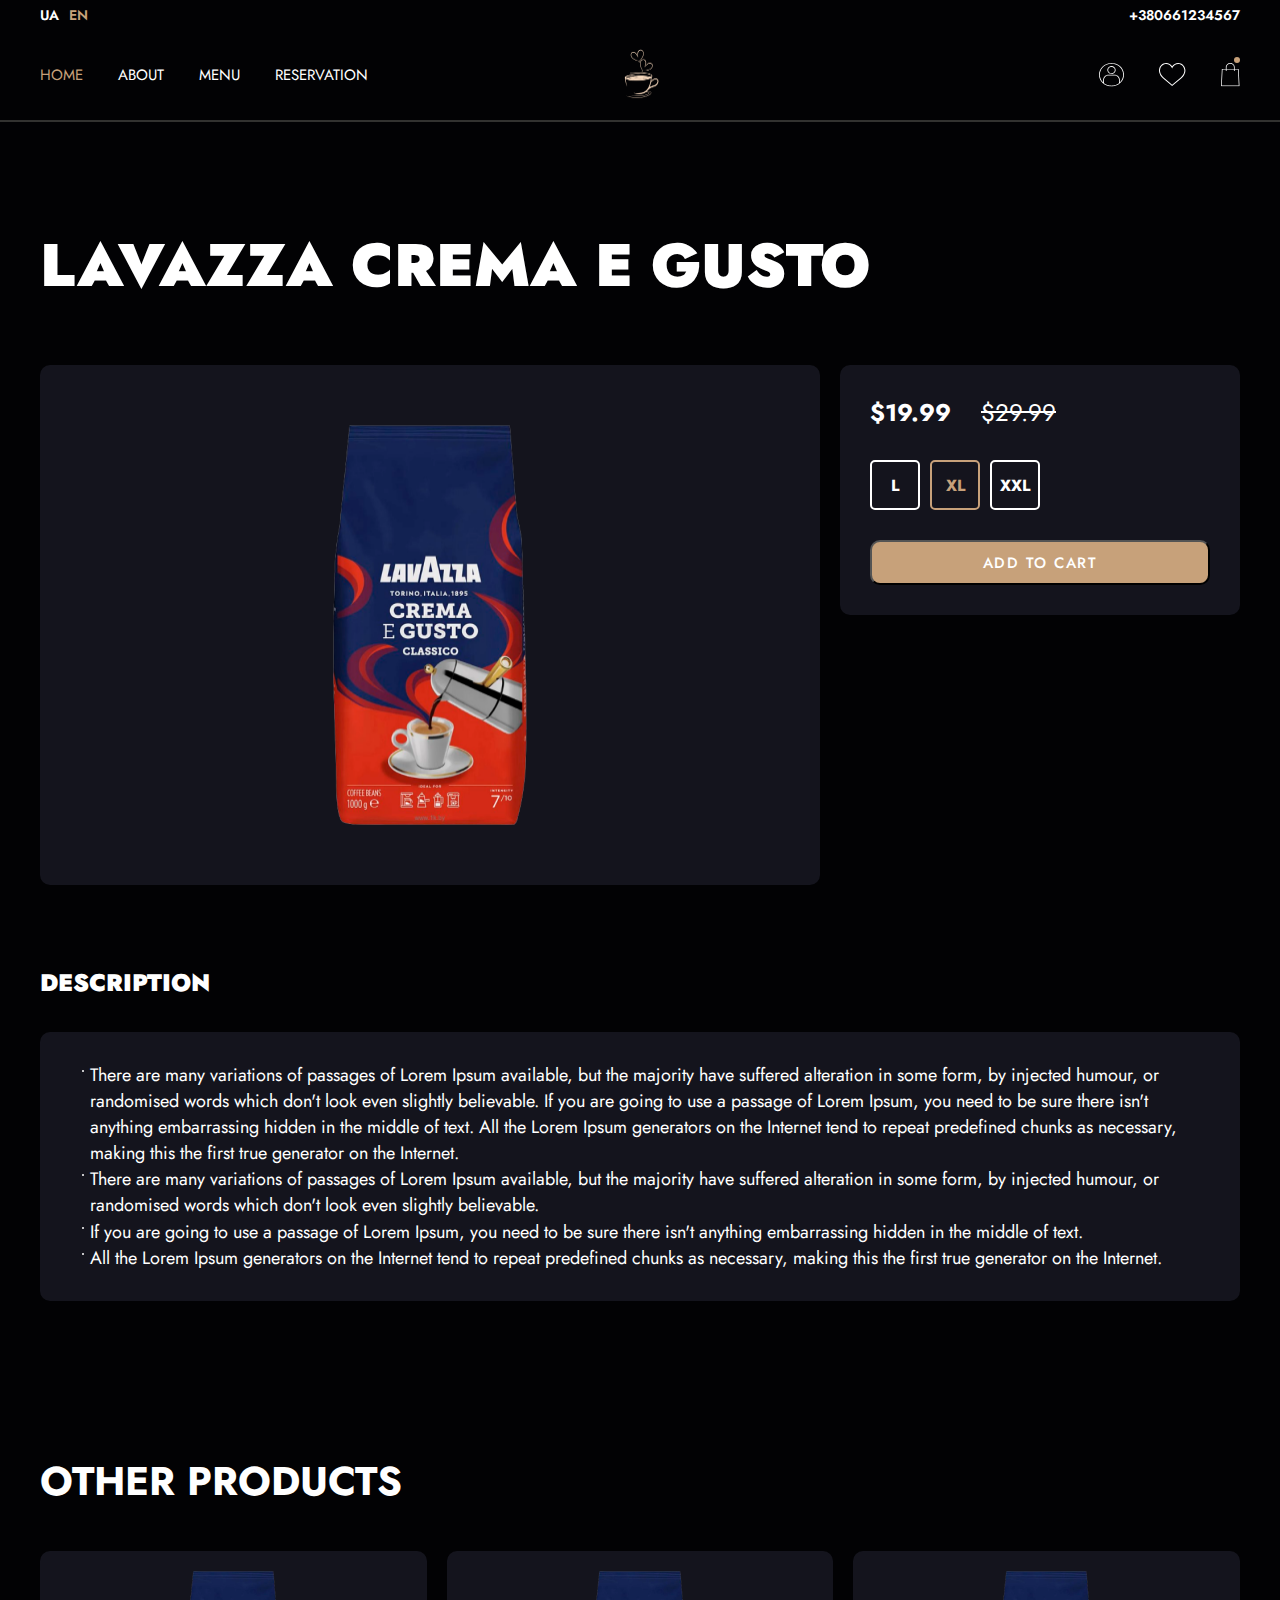
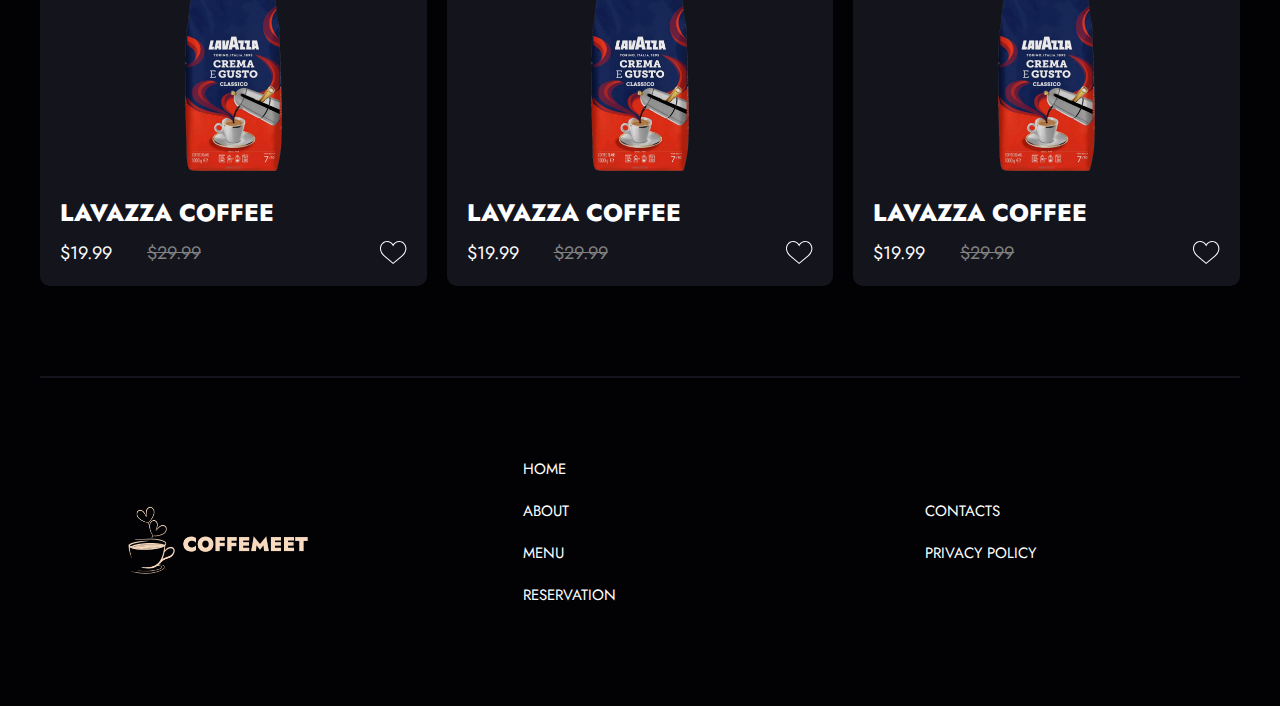
==== commit c92b39b2: "finish product page" ====
--- a/productPage.html
+++ b/productPage.html
@@ -22,13 +22,13 @@
          <div class="header__wrapper">
             <div class="header_block">
                <nav class="nav">
-                  <a class="nav_link active" href="#">Home</a>
+                  <a class="nav_link active" href="/index.html">Home</a>
                   <a class="nav_link" href="#">About</a>
                   <a class="nav_link" href="#">Menu</a>
                   <a class="nav_link" href="#">Reservation</a>
                </nav>
             </div>
-            <a href="#" class="logo">
+            <a href="/index.html" class="logo">
                <img src="/img/logo.png" alt="logo">
             </a>
 
@@ -42,7 +42,7 @@
                      </a>
                      <a href="#" class="header__link">
                         <img src="/img/cart 1.svg" alt="cart">
-                        <span class="header__link-event">.</span>
+                        <span class="header__link-event"></span>
                      </a>
                   </div>
             </div>
@@ -73,7 +73,100 @@
             </div>
          </div>
       </div>
+   </div><!-- MAIN PRODUCT-->
+
+   <div class="description">
+      <div class="container">
+         <h4 class="description__title">Description</h4>
+         <div class="description_subtitle">
+            <ul>
+               <li>There are many variations of passages of Lorem Ipsum available, but the majority have suffered alteration in some form, by injected humour, or randomised words which don't look even slightly believable. If you are going to use a passage of Lorem Ipsum, you need to be sure there isn't anything embarrassing hidden in the middle of text. All the Lorem Ipsum generators on the Internet tend to repeat predefined chunks as necessary, making this the first true generator on the Internet.</li>
+               <li>There are many variations of passages of Lorem Ipsum available, but the majority have suffered alteration in some form, by injected humour, or randomised words which don't look even slightly believable.</li>
+               <li>If you are going to use a passage of Lorem Ipsum, you need to be sure there isn't anything embarrassing hidden in the middle of text.</li>
+               <li>All the Lorem Ipsum generators on the Internet tend to repeat predefined chunks as necessary, making this the first true generator on the Internet.</li>
+            </ul>
+         </div>
+      </div>
    </div>
+
+   <div class="container">
+      <div class="catalog__title">
+      <h2>Other Products</h2>
+      </div>
+
+      <div class="catalog__wrapper">
+         <div class="catalog__products">
+            <a class="catalog__items" href="/productPage.html"> 
+               <img class="catalog__items-img" src="/img/product1.png" alt="">
+               <h3 class="catalog__items-title">Lavazza coffee</h3>
+               <div class="catalog__items-price">
+                  <div class="catalog_def_price">
+                     $19.99
+                     <del>$29.99</del>
+                  </div>
+                  <button type="button" class="catalog__favorite">
+                     <img src="/img/favorite 1.svg" alt="">
+                  </button>
+               </div> 
+            </a>
+         </div>
+         <div class="catalog__products">
+            <a class="catalog__items" href="/productPage.html">
+               <img class="catalog__items-img" src="/img/product1.png" alt="">
+               <h3 class="catalog__items-title">Lavazza coffee</h3>
+               <div class="catalog__items-price">
+                  <div class="catalog_def_price">
+                     $19.99
+                     <del>$29.99</del>
+                  </div>
+                  <button type="button" class="catalog__favorite">
+                     <img src="/img/favorite 1.svg" alt="">
+                  </button>
+               </div> 
+            </a>
+         </div>
+         <div class="catalog__products">
+            <a class="catalog__items" href="/productPage.html">
+               <img class="catalog__items-img" src="/img/product1.png" alt="">
+               <h3 class="catalog__items-title">Lavazza coffee</h3>
+               <div class="catalog__items-price">
+                  <div class="catalog_def_price">
+                     $19.99
+                     <del>$29.99</del>
+                  </div>
+                  <button type="button" class="catalog__favorite">
+                     <img src="/img/favorite 1.svg" alt="">
+                  </button>
+               </div> 
+            </a>
+         </div>
+      </div> <!-- catalog      -->
+
+   <footer class="footer">
+      <div class="container">
+         <div class="footer__wrapper">
+            <div class="footer__block">
+               <a class="footer__logo" href="#">
+                  <img src="/img/footer_logo.png" alt="">
+               </a>
+            </div>
+            <div class="footer__block">
+               <nav class="nav nav-footer">
+                  <a class="nav_link" href="#">Home</a>
+                  <a class="nav_link" href="#">About</a>
+                  <a class="nav_link" href="#">Menu</a>
+                  <a class="nav_link" href="#">Reservation</a>
+               </nav>
+            </div>
+            <div class="footer__block">
+               <nav class="nav nav-footer">
+                  <a class="nav_link" href="#">contacts</a>
+                  <a class="nav_link" href="#">privacy policy</a>
+            </div>
+         </div>
+      </div>
+</footer>
+
 
 </body>
 </html>--- a/css/style.css
+++ b/css/style.css
@@ -1,3 +1,4 @@
+@charset "UTF-8";
 @import url("https://fonts.googleapis.com/css2?family=Jost:wght@400;500;600;700;900&display=swap"); /* HEADER */
 .header {
   border-bottom: 1px solid #323230;
@@ -62,20 +63,23 @@
 .header__link {
   padding-right: 35px;
   align-items: center;
-  position: relative;
 }
 
 .header__link:last-child {
   padding-right: 0;
-}
-
-.header__link-event {
-  font-size: 50px;
-  color: #C7A17A;
-  display: block;
+  position: relative;
+}
+
+.header__link-event::after {
+  content: "";
+  display: inline-block;
+  background-color: #C7A17A;
+  height: 6px;
+  width: 6px;
+  border-radius: 50%;
   position: absolute;
-  top: -45px;
-  right: -7px;
+  top: -6px;
+  right: 0px;
 }
 
 .nav {
@@ -262,6 +266,7 @@
   flex-wrap: wrap;
   align-content: space-between;
   margin: 0 -10px;
+  padding-bottom: 80px;
 }
 
 .catalog__products {
@@ -337,7 +342,7 @@
   display: flex;
   flex-wrap: wrap;
   align-content: space-between;
-  margin: 0 -10px 80px 0;
+  margin: 0 -10px 0 0;
 }
 
 .news__cart {
@@ -509,6 +514,37 @@
   font-family: Jost, sans-serif;
 }
 
+.description__title {
+  font-weight: 900;
+  font-size: 24px;
+  text-transform: uppercase;
+  margin-bottom: 32px;
+}
+.description_subtitle {
+  background-color: #14141D;
+  padding: 30px;
+  margin-bottom: 80px;
+  border-radius: 10px;
+  line-height: 1.45em;
+  font-size: 18px;
+  font-weight: 400;
+}
+.description_subtitle li {
+  position: relative;
+  margin-left: 20px;
+}
+.description_subtitle li::before {
+  content: "";
+  display: inline-block;
+  width: 2px; /* Двічі більше значення радіусу */
+  height: 2px; /* Двічі більше значення радіусу */
+  border-radius: 50%; /* Радіус кола */
+  background-color: white; /* Колір кола */
+  position: absolute;
+  top: 8px;
+  left: -8px;
+}
+
 *, *::before, *::after {
   box-sizing: border-box;
 }
@@ -545,4 +581,18 @@
   text-transform: uppercase;
   border-radius: 10px;
   transition: 0.2s ease-in-out;
+}
+
+ul, li {
+  margin: 0;
+  padding: 0;
+}
+
+li {
+  list-style-type: none;
+}
+
+h4 {
+  margin: 0;
+  padding: 0;
 }